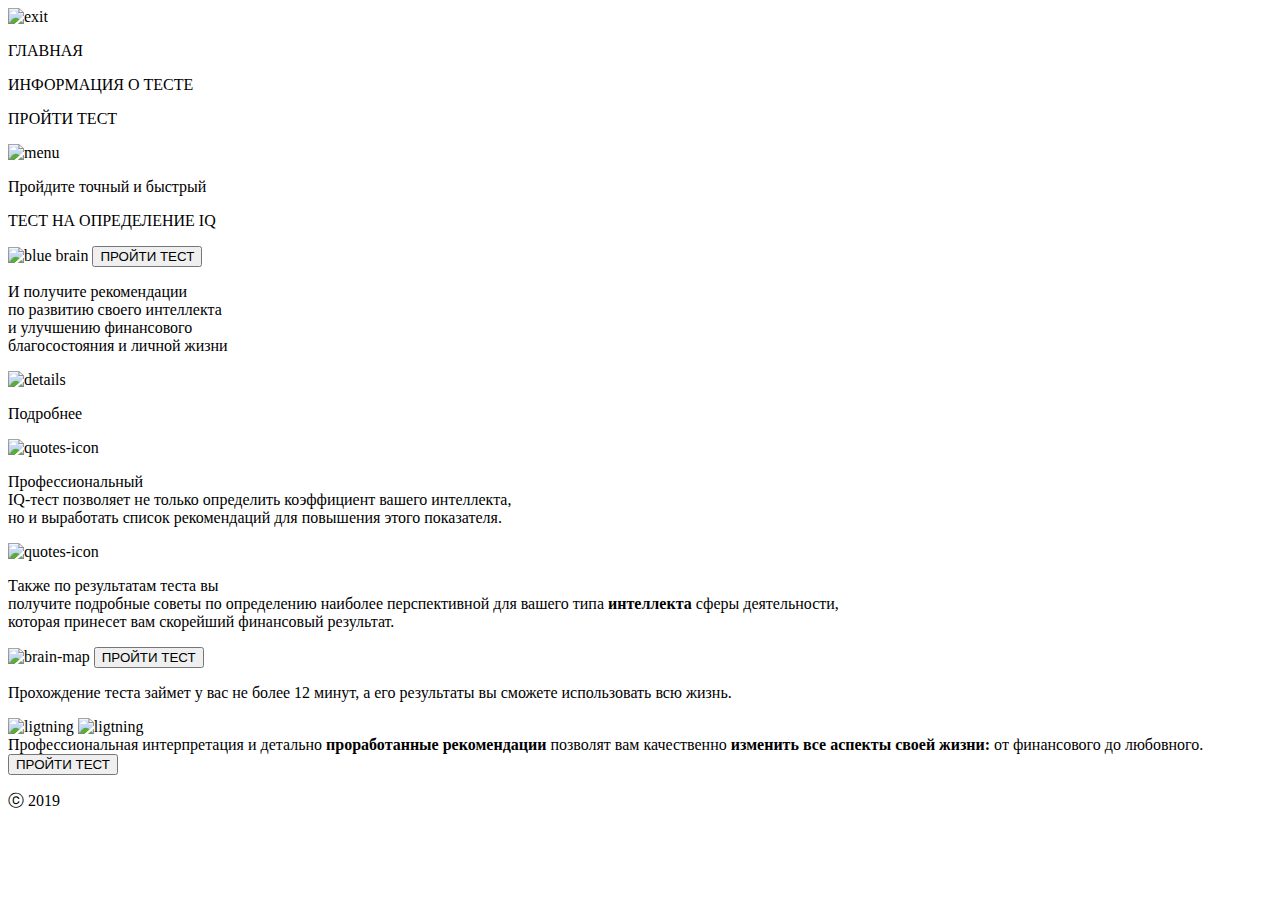
==== index.html @ 2b29a8c4 "test" ====
<!DOCTYPE html>
<html lang="en">

<head>
    <base href="https://nurru123.githu.io/IQ-test" />
    <meta charset="UTF-8">
    <meta http-equiv="X-UA-Compatible" content="IE=edge">
    <meta name="viewport" content="width=device-width, initial-scale=1.0">
    <title>IQ-test</title>
    <link rel="stylesheet" href="styles.css">
</head>

<body>
    <div class="outer">
        <div class="menu">
            <div class='menu_exit-btn'>
                <img src="/images/main-x.svg" alt="exit">
            </div>
            <div class="menu-list">
                <p class="menu-list__item menu-list__item_main">ГЛАВНАЯ</p>
                <p class="menu-list__item">ИНФОРМАЦИЯ О ТЕСТЕ</p>
                <p class="menu-list__item menu-list__item_test">ПРОЙТИ ТЕСТ</p>
            </div>
        </div>
        <div class="inner">
            <div class="main-page">
                <header class="main-page__header">
                    <img class="sandwich" src="/images/sandwich.svg" alt="menu">
                </header>
                <div class="main-page__content_all">
                    <div class="main content__brain-block">
                        <p class="brain-block__text_top">
                            Пройдите точный и быстрый
                        </p>
                        <p class="brain-block__text_big-yellow">
                            ТЕСТ НА ОПРЕДЕЛЕНИЕ IQ
                        </p>
                        <img class='big-brain' src="/images/big-brain.svg" alt="blue brain">
                        <button class="btn-test">ПРОЙТИ ТЕСТ</button>
                        <p class="brain-block__text_bottom">
                            <span>И получите рекомендации <br> по развитию своего интеллекта</span><br>
                            и улучшению финансового <br> благосостояния и личной жизни
                        </p>
                        <div class="brain-block__details">
                            <img class='details_arrow' src="/images/arrow-up.svg" alt="details">
                            <p class="details_text">Подробнее</p>
                        </div>
                    </div>
                    <div class="main-page__content">
                        <div class="content__blue-block_background">
                            <div class="main content__blue-block">
                                <div class="blue-block">
                                    <img class='qoutes-open' src="/images/quotes.svg" alt="quotes-icon">
                                    <p class="blue-block__text">
                                        Профессиональный <br> IQ-тест позволяет не только определить коэффициент
                                        вашего интеллекта, <br> но и выработать список рекомендаций для повышения
                                        этого показателя.
                                    </p>
                                    <img class='quotes-close' src="/images/quotes.svg" alt="quotes-icon">
                                </div>
                            </div>
                        </div>
                        <div class="main content__brain-map-block">
                            <p class="brain-map-block_text">
                                Также по результатам теста <span>вы <br> получите</span> подробные <span>советы</span> по
                                определению
                                наиболее перспективной <span>для вашего типа</span> <b>интеллекта</b> <span>сферы
                                    деятельности</span>,<br>
                                которая принесет вам скорейший финансовый результат.
                            </p>
                            <img src="/images/brain-map.svg" alt="brain-map">
                            <button class="btn-test">ПРОЙТИ ТЕСТ</button>
                        </div>
                        <div class="main content__tunder-block">
                            <div class="tunder-block">
                                <p class="tunder-block__text">
                                    Прохождение теста займет у вас не более <span>12 минут</span>, а его результаты
                                    вы сможете <span>использовать всю жизнь</span>.
                                </p>
                                <picture class='lightning lightning-left'>
                                    <img src="/images/ligtning.svg" alt="ligtning">
                                </picture>
                                <picture class='lightning lightning-right'>
                                    <img src="/images/ligtning.svg" alt="ligtning">
                                </picture>
                                <div class="tunder-block__text_gray">
                                    Профессиональная интерпретация и детально <b>проработанные рекомендации</b> позволят вам
                                    качественно <b>изменить все аспекты своей жизни:</b> от финансового до любовного.
                                </div>
                            </div>
                            <button class="btn-test">ПРОЙТИ ТЕСТ</button>
                            <p class="footer">ⓒ 2019</p>
                        </div>
                    </div>
                </div>
            </div>
        </div>
    </div>
    <script src="/index.js"></script>
</body>

</html>
---- styles.css ----
@import url('https://fonts.googleapis.com/css2?family=Merriweather:wght@400;700&family=PT+Serif:wght@400;700&family=Roboto:wght@300;400&family=Yeseva+One&display=swap');

* {
    margin: 0;
    padding: 0;
    box-sizing: border-box;
}

.body {
    background-color: #0D0C11;
}

.inner {
    min-width: 320px;
    /* max-width: 440px; */
    margin: 0 auto;
    background-color: #0D0C11;
    position: relative;
    overflow: hidden;
}

.menu {
    display: none;
    position: absolute;
    width: 100%;
    height: 100%;
    background-color: #181818;
    font-weight: 300;
    line-height: 137%;
    text-transform: uppercase;
    font-family: 'Roboto', sans-serif;
    z-index: 100;
    padding: 18px 13px 0 23px;
}

.show-menu {
    display: block;
}

.menu_exit-btn {
    display: flex;
    justify-content: flex-end;
}

.menu_exit-btn img {
    cursor: pointer;
}

.menu-list {
    margin-top: 64px;
}

.menu-list__item {
    margin-bottom: 27px;
    color: #FFFFFF;
}

.menu-list__item:hover {
    color: #F4CE0C;
}

.main-page__header {
    padding: 17px 15px 13px;
    background-color: #181818;
}

.sandwich {
    cursor: pointer;
}

.main {
    font-family: 'PT Serif', serif;
    display: flex;
    flex-direction: column;
    align-items: center;
    padding: 0 25px;
}

.content__brain-block {
    background-image: url('./images/background-night-sky.svg');
    background-position: top center;
    height: calc(100vh - 50px);
    justify-content: space-between;
}

.btn-test {
    width: 50vw;
    min-height: 6vh;
    border: none;
    display: flex;
    align-items: center;
    justify-content: center;
    background: radial-gradient(50% 50% at 50% 50%, #FFC700 0%, #FFC700 100%);
    border-radius: 20px;
    font-family: 'Merriweather', serif;
    font-size: 4vw;
    font-weight: 700;
    cursor: pointer;
    color: black;
}

.brain-block__text_top {
    font-size: 6vw;
    color: #FFFFFF;
    margin-top: 15px;
}

.brain-block__text_big-yellow {
    margin-top: 17px;
    text-align: center;
    font-family: 'Yeseva One', cursive;
    font-size: 10vw;
    line-height: 105%;
    letter-spacing: 0.03em;
    color: #FFC700;
    text-shadow: 0px 4px 4px rgba(0, 0, 0, 0.25);
}

.big-brain {
    width: 47vw;
}

.brain-block__text_bottom {
    margin: 22px 0 11px;
    font-size: 5vw;
    letter-spacing: 0.05em;
    line-height: 127%;
    color: #FFFFFF;
    text-align: center;
}

.brain-block__text_bottom span {
    color: #FFC700;
    font-weight: bold;
}

.brain-block__details {
    display: flex;
    flex-direction: column;
    align-items: center;
}

.details_arrow {
    cursor: pointer;
    transform: rotate(180deg);
}

.arrow-up {
    transform: none;
}

.details_text {
    margin: 5px 0 11px;
    font-size: 3vw;
    line-height: 11px;
    letter-spacing: 5%;
    color: #FFFFFF;
}

.hidden {
    display: none;
}

.content__blue-block_background {
    background-image: url('./images/blue-block-backgr.svg');
    background-position: top center;
    background-size: cover;

}

.content__blue-block {
    
    padding: 35px 29px 25px 33px;
    background: radial-gradient(84.34% 50.29% at 48.75% 49.71%, #2950C2 0%, rgba(38, 91, 199, 0.96) 40.62%, rgba(39, 98, 187, 0) 85.42%);
}

.blue-block {
    max-width: 440px;
    display: flex;
    flex-direction: column;
}

.blue-block__text {
    font-family: 'Yeseva One';
    font-size: 5vw;
    line-height: 128%;
    text-align: center;
    letter-spacing: 0.07em;
    color: #FFFFFF;
}

.qoutes-open {
    margin-bottom: 17px;
    align-self: start;
}

.quotes-close {
    transform: rotate(-180deg);
    align-self: flex-end
}

.content__brain-map-block {
    background-color: white;
    padding: 0 30px 40px 11px;
}

.brain-map-block_text {
    color: #272727;
    margin: 38px auto;
    line-height: 150%;
    letter-spacing: 0.05em;
    font-size: 5vw;
}

.brain-map-block_text span {
    text-transform: uppercase;
    font-weight: 700;
}

.content__brain-map-block button {
    width: 200px;
    height: 44px;
    margin-top: -9px;
}

.content__tunder-block {
    background-image: url('./images/background-night-sky.svg');
    padding: 0 9px;
    position: relative;
}

.tunder-block__text {
    font-family: 'Merriweather', serif;
    color: #FFFFFF;
    font-size: 5vw;
    line-height: 133%;
    letter-spacing: 0.05em;
    margin: 55px 5px 15px;
}

.tunder-block__text span {
    font-weight: 900;
    color: #FFC700;
}

.tunder-block__text_gray {
    position: relative;
    font-family: 'Merriweather', serif;
    font-size: 5vw;
    line-height: 144%;
    letter-spacing: 0.05em;
    background-color: #F3F3F2;
    background: rgba(243, 243, 242, 0.8);
    border-radius: 20px;
    color: #181818;
    padding: 30px 15px;
    margin-bottom: 33px;
    z-index: 100;
}

.content__tunder-block .btn-test {
    background: transparent;
    border: 1px solid white;
    color: #FFFFFF;
    margin-bottom: 50px;
}

.lightning {
    position: relative;
    width: 165px;
    height: 165px;
    position: absolute;
    z-index: 1;
}

.lightning-right {
    right: -30px;
    bottom: 300px;
    transform: rotate(20deg);
    z-index: 1;
}

.lightning-left {
    left: -100px;
    bottom: 30px;
    transform: rotate(-33deg);
    z-index: 1;
}

.footer {
    font-family: Roboto;
    font-size: 3vw;
    line-height: 230%;
    text-align: center;
    letter-spacing: 0.05em;
    color: #FFFFFF;
    opacity: 0.5;
    margin-bottom: 10px;
}

@media screen and (min-width: 440px) {

    .content__brain-block {
        height: fit-content;
    }
    .content__brain-map-block {
        padding: 0 40px 40px;
    }
    .content__tunder-block {
        padding: 0 20px;
    }
    .btn-test {
        height: 44px;
        width: 200px;
        font-size: 16px;
    }
    .brain-block__text_top {
        font-size: 26px;
    }
    .brain-block__text_big-yellow {
        font-size: 44px;
    }
    .big-brain {
        width: 200px;
    }
    .brain-block__text_bottom {
        font-size: 22px;
    }
    .details_text {
        font-size: 13px;
    }
    .blue-block__text {
        font-size: 22px;
        padding: 0 40px;
    }
    .brain-map-block_text {
        font-size: 22px;
        max-width: 440px;
    }
    .tunder-block {
        max-width: 440px;
    }
    .tunder-block__text {
        font-size: 22px;
    }
    .tunder-block__text_gray {
        font-size: 22px;
    }
    .lightning {
        width: 200px;
        height: 200px;
    }
    .footer {
        font-size: 13px;
    }
}
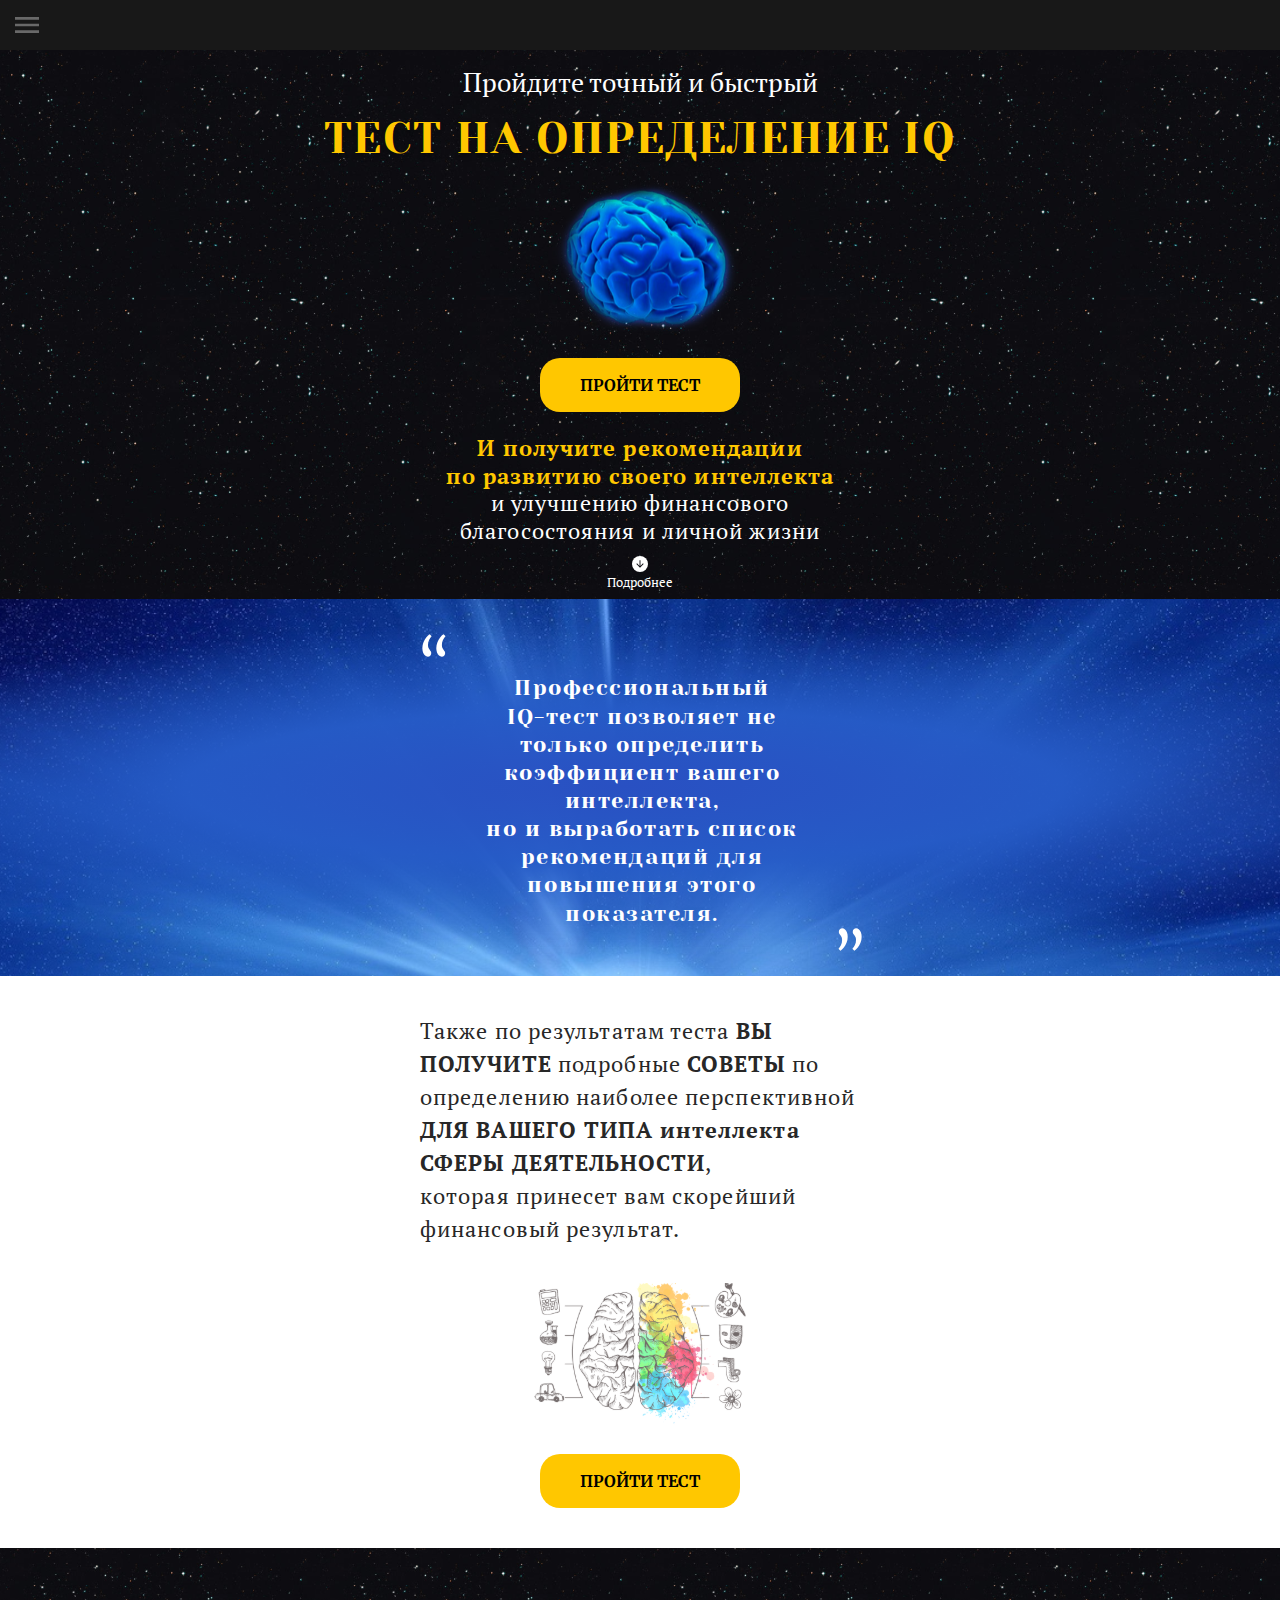
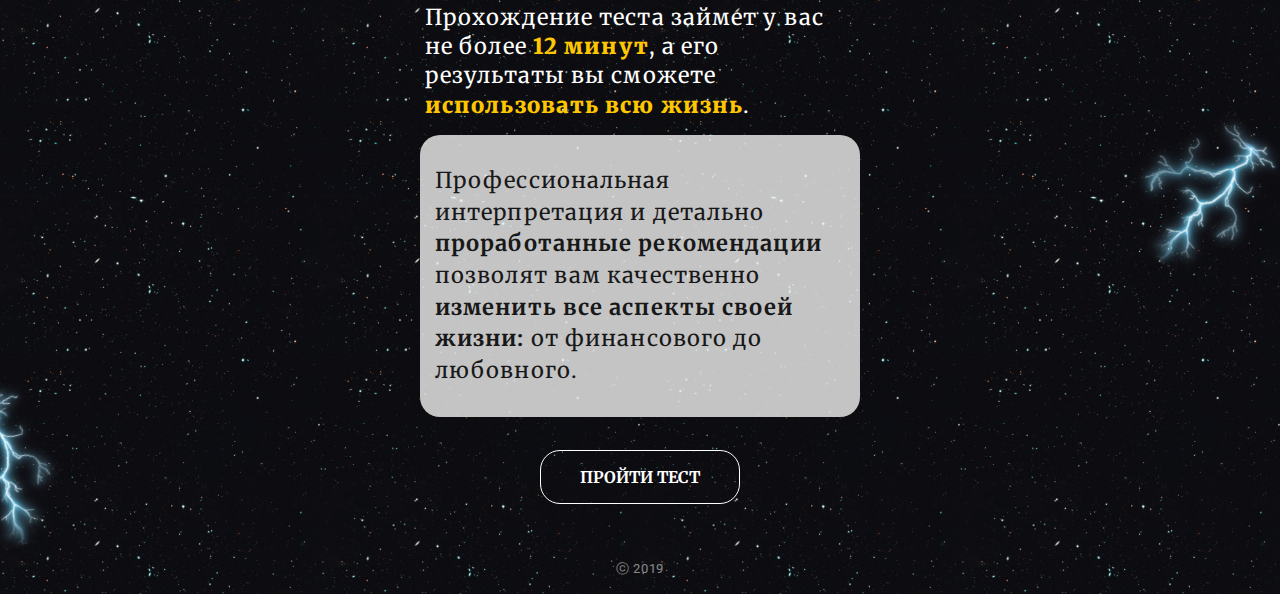
==== commit 0e7a712e: "test" ====
--- a/index.html
+++ b/index.html
@@ -2,12 +2,12 @@
 <html lang="en">
 
 <head>
-    <base href="https://nurru123.githu.io/IQ-test" />
     <meta charset="UTF-8">
     <meta http-equiv="X-UA-Compatible" content="IE=edge">
     <meta name="viewport" content="width=device-width, initial-scale=1.0">
     <title>IQ-test</title>
-    <link rel="stylesheet" href="styles.css">
+    <link rel="stylesheet" href="../styles.css">
+    <base href="/IQ-test">
 </head>
 
 <body>
@@ -96,7 +96,7 @@
             </div>
         </div>
     </div>
-    <script src="/index.js"></script>
+    <script src="../index.js"></script>
 </body>
 
 </html>